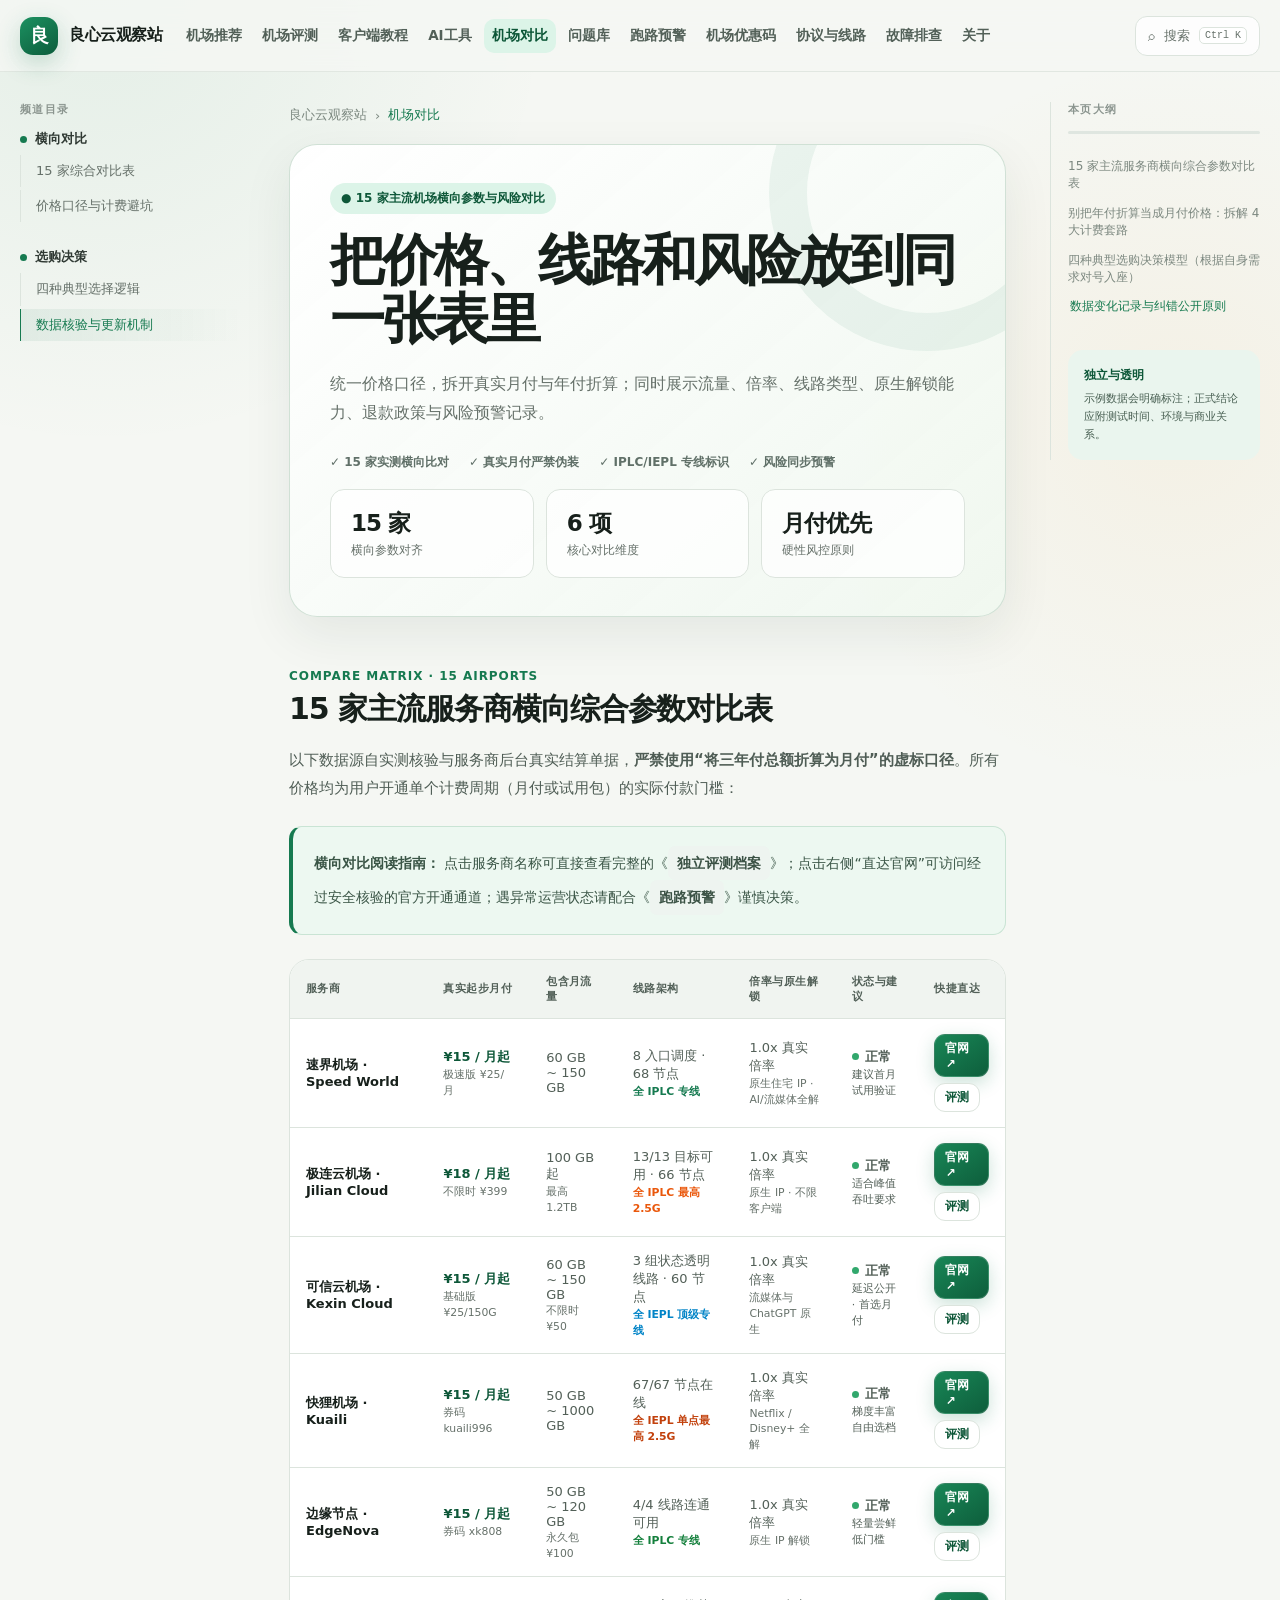
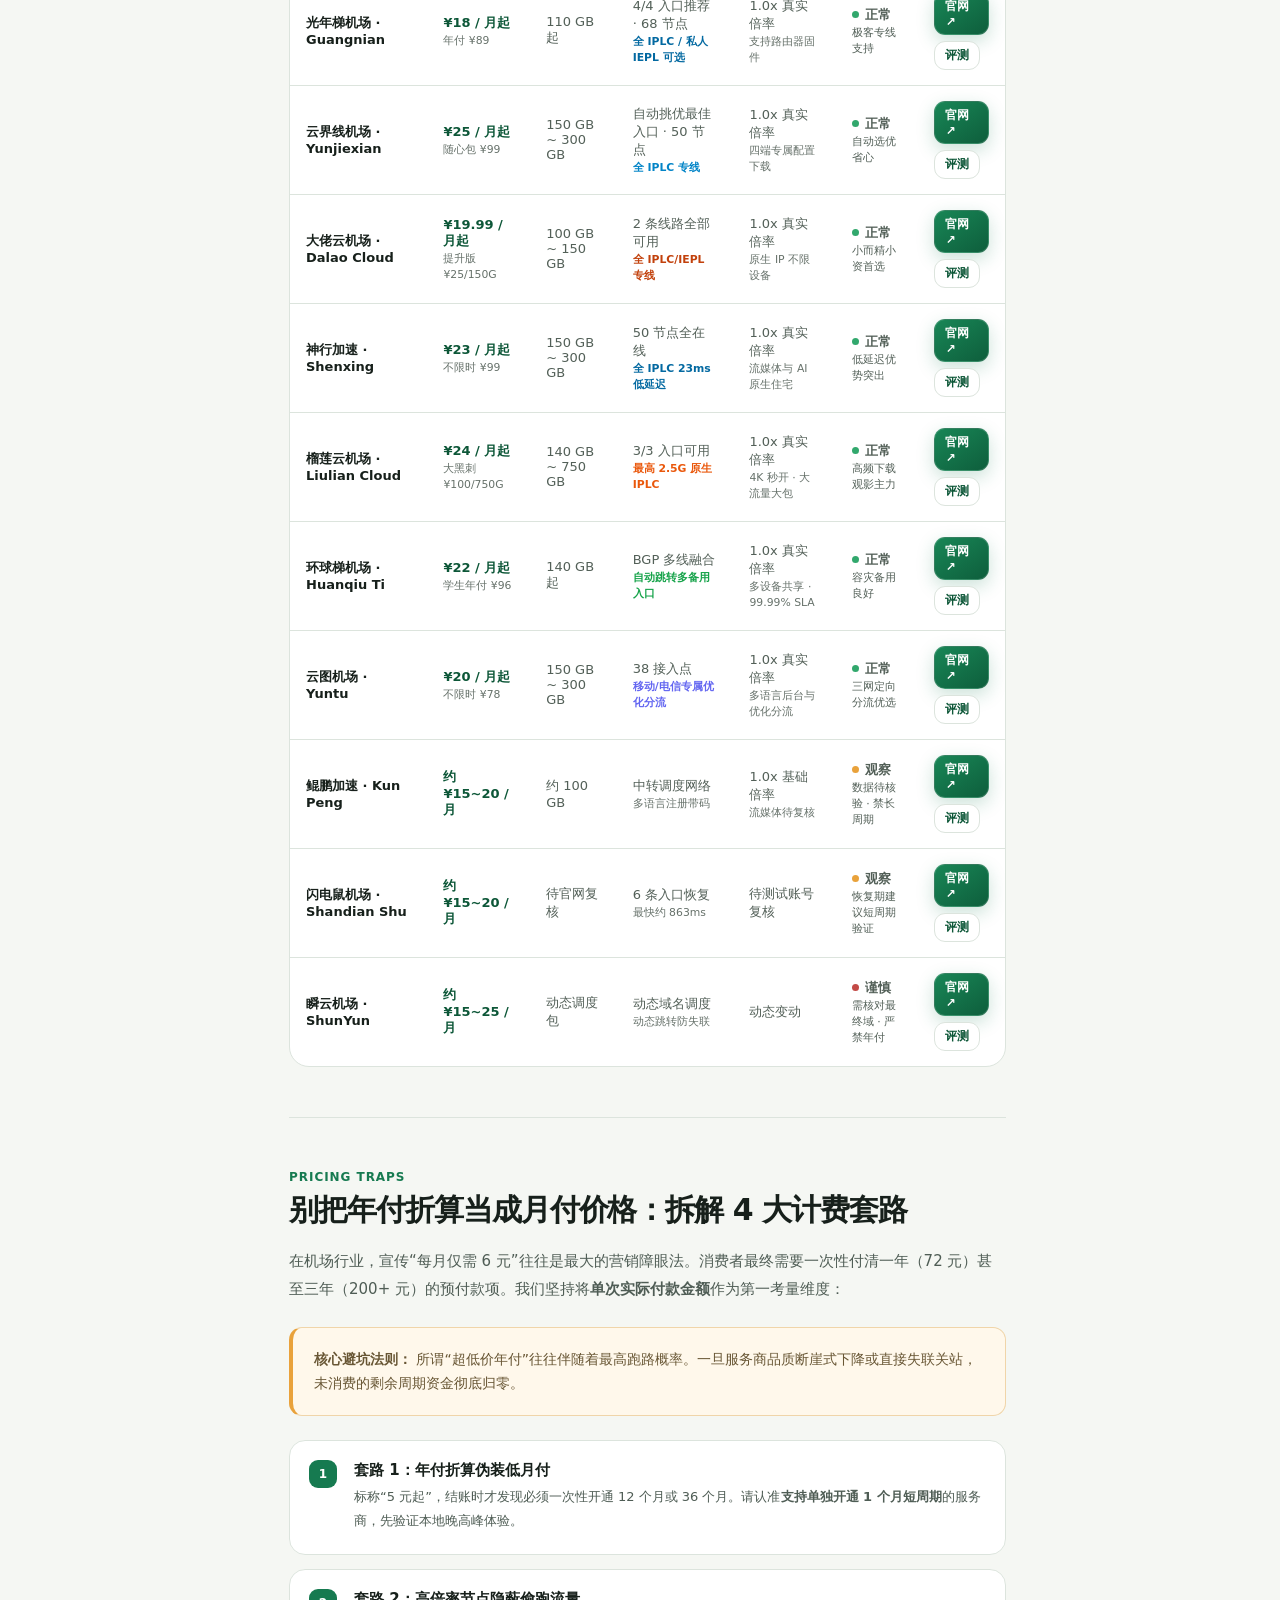
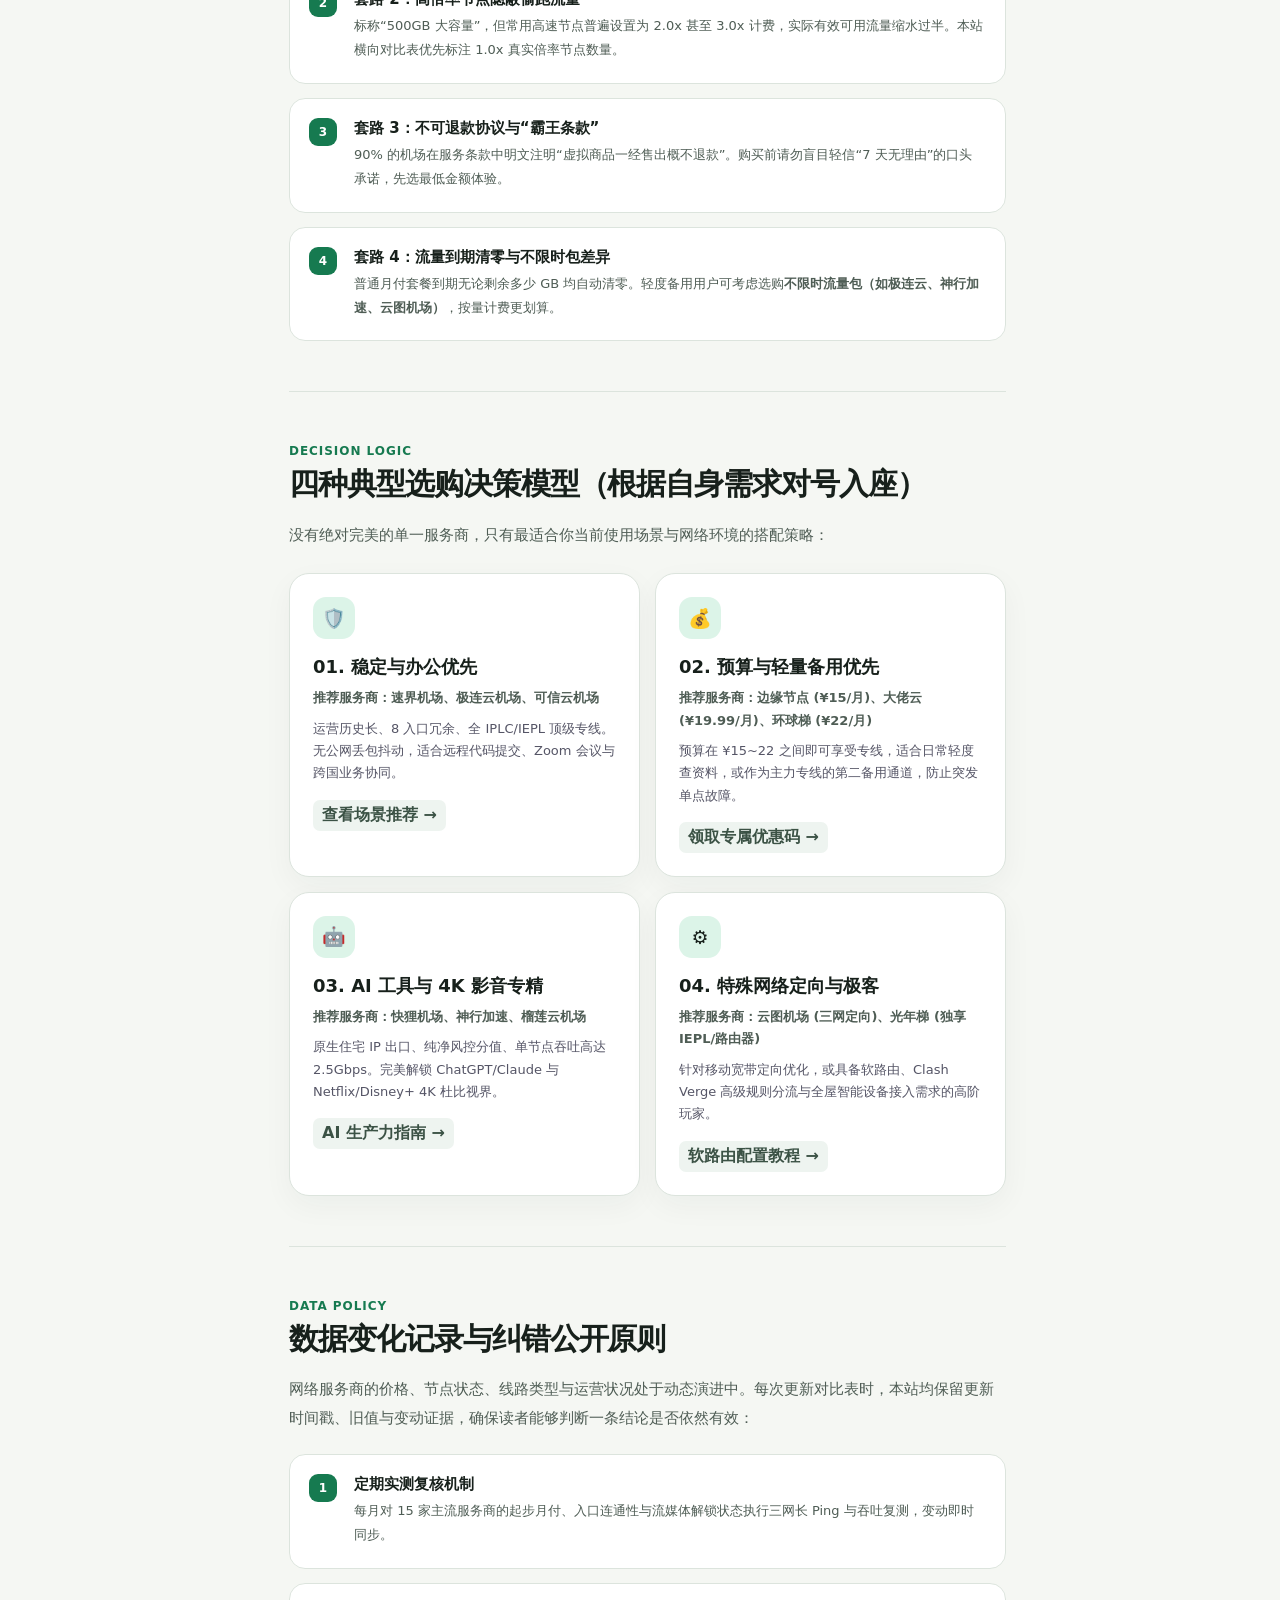
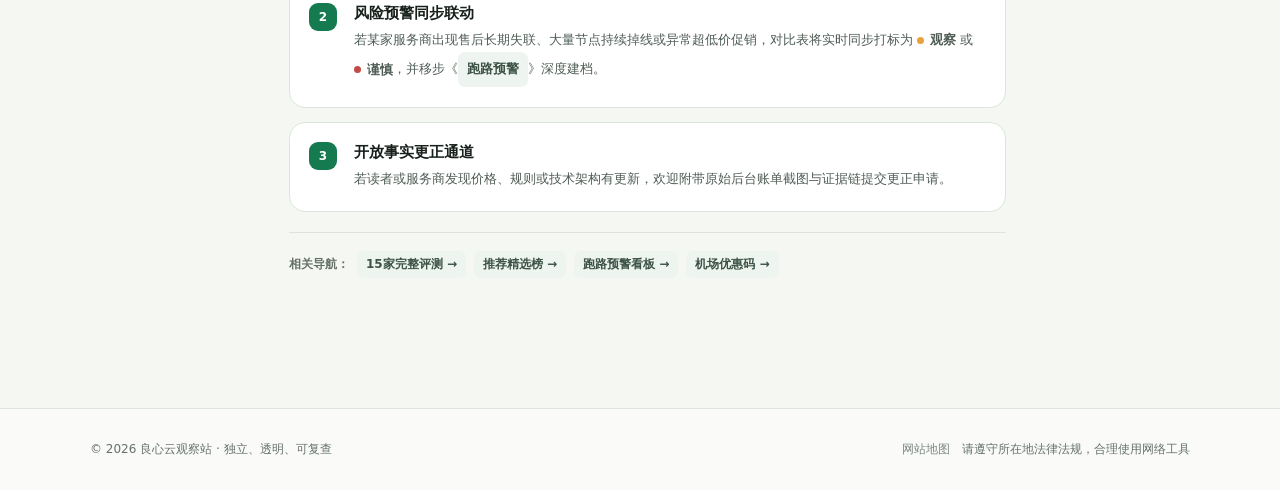
==== compare.html @ eb354bf6 "feat: complete website content, SEO, GEO, sitemap, robots, and reviews" ====
<!doctype html>
<html lang="zh-CN">
<head>
  <meta charset="UTF-8">
  <meta name="viewport" content="width=device-width, initial-scale=1.0">
  <title>15 家机场横向对比表 · 价格倍率与入口线路全指标 · 良心云观察站 (lxyjc.com)</title>
  <meta name="description" content="良心云观察站 (lxyjc.com) 汇总 15 家主流机场核心指标横向对比表。按真实月付门槛、起步流量、入口机房线路、1.0x 标准倍率节点占比与风控评级全面剖析，拒绝虚假年付与偷跑流量套路。">
  <meta name="keywords" content="机场对比, 机场价格表, 便宜机场, 机场倍率, 机场线路对比, 机场哪个好, 机场性价比, lxyjc.com">
  <meta name="theme-color" content="#f5f7f3">
  <meta name="robots" content="index, follow, max-snippet:-1, max-image-preview:large, max-video-preview:-1">

  <!-- Canonical & Alternate Links -->
  <link rel="canonical" href="https://lxyjc.com/compare.html">
  <link rel="alternate" hreflang="zh-CN" href="https://lxyjc.com/compare.html">
  <link rel="alternate" hreflang="x-default" href="https://lxyjc.com/compare.html">

  <!-- GEO & Regional Metadata -->
  <meta name="geo.region" content="CN">
  <meta name="geo.placename" content="China">
  <meta name="geo.position" content="35.86166;104.195397">
  <meta name="ICBM" content="35.86166, 104.195397">

  <!-- Open Graph -->
  <meta property="og:site_name" content="良心云观察站">
  <meta property="og:type" content="article">
  <meta property="og:url" content="https://lxyjc.com/compare.html">
  <meta property="og:title" content="15 家机场横向对比表 · 价格倍率与入口线路全指标 · 良心云观察站">
  <meta property="og:description" content="15 家主流机场真实月付价格、起步流量、入口线路与倍率横向深度对比。">
  <meta property="og:locale" content="zh_CN">

  <!-- Twitter Card -->
  <meta name="twitter:card" content="summary_large_image">
  <meta name="twitter:title" content="15 家机场横向对比表 · 价格倍率与入口线路全指标 · 良心云观察站">
  <meta name="twitter:description" content="15 家主流机场真实月付价格、起步流量、入口线路与倍率横向深度对比。">

  <!-- Schema.org Structured Data (GEO) -->
  <script type="application/ld+json">
  {
    "@context": "https://schema.org",
    "@type": "Table",
    "name": "15 家主流机场横向参数对比表",
    "url": "https://lxyjc.com/compare.html",
    "description": "系统对比 15 家主流网络节点服务商的价格门槛、流量规格、入口网络与安全评级。"
  }
  </script>

  <link rel="stylesheet" href="assets/styles.css">
</head>
<body data-page="compare">
  <header class="site-header">
    <div class="header-inner">
      <a class="brand" href="index.html" aria-label="返回首页"><span class="brand-mark">良</span><span class="brand-text">良心云观察站<small>Honest Cloud Index</small></span></a>
      <nav class="main-nav" id="main-nav" aria-label="主导航"></nav>
      <div class="header-actions">
        <button class="icon-button search-button" id="search-button" aria-label="搜索"><span>⌕</span><span>搜索</span><kbd>Ctrl K</kbd></button>
        <button class="menu-button" id="menu-button" aria-label="打开菜单">☰</button>
      </div>
    </div>
  </header>
  <div class="mobile-overlay" id="mobile-overlay"></div>
  <div class="page-shell">
    <aside class="left-sidebar" id="left-sidebar"></aside>
    <main class="main-content" id="main-content"></main>
    <aside class="right-sidebar"><div class="outline" id="outline"></div></aside>
  </div>
  <footer class="site-footer"><div class="footer-inner"><span>© <span id="year"></span> 良心云观察站 · 独立、透明、可复查</span><span>请遵守所在地法律法规，合理使用网络工具</span></div></footer>
  <div class="search-modal" id="search-modal" role="dialog" aria-modal="true" aria-label="搜索栏目"><div class="search-panel"><div class="search-field"><span>⌕</span><input id="search-input" type="search" placeholder="搜索栏目或主题…" autocomplete="off"></div><div class="search-results" id="search-results"></div></div></div>
  <script src="assets/content.js"></script>
  <script src="assets/app.js"></script>
</body>
</html>
---- assets/styles.css ----
:root {
  --bg: #f5f7f3;
  --surface: rgba(255, 255, 255, 0.92);
  --surface-solid: #ffffff;
  --surface-soft: #eef3eb;
  --text: #17201b;
  --muted: #66716a;
  --line: #dce4dd;
  --brand: #167a50;
  --brand-dark: #0d5738;
  --brand-soft: #dcf4e8;
  --accent: #e9a23b;
  --danger: #c34a46;
  --shadow: 0 18px 50px rgba(25, 54, 39, 0.08);
  --radius-xl: 28px;
  --radius-lg: 20px;
  --radius-md: 14px;
  --header-height: 72px;
}

* { box-sizing: border-box; }
html { scroll-behavior: smooth; scroll-padding-top: 100px; }
body {
  margin: 0;
  overflow-x: hidden;
  background:
    radial-gradient(circle at 8% 0%, rgba(33, 143, 91, 0.08), transparent 28rem),
    radial-gradient(circle at 92% 8%, rgba(233, 162, 59, 0.08), transparent 23rem),
    var(--bg);
  color: var(--text);
  font-family: "Inter", "SF Pro Display", "PingFang SC", "Microsoft YaHei", system-ui, sans-serif;
  -webkit-font-smoothing: antialiased;
}

body.menu-open { overflow: hidden; }
a { color: inherit; text-decoration: none; }
button, input { font: inherit; }

.site-header {
  position: sticky;
  top: 0;
  z-index: 50;
  height: var(--header-height);
  border-bottom: 1px solid rgba(220, 228, 221, 0.8);
  background: rgba(245, 247, 243, 0.84);
  backdrop-filter: blur(20px);
}

.header-inner {
  width: min(1500px, calc(100% - 40px));
  height: 100%;
  margin: 0 auto;
  display: flex;
  align-items: center;
  gap: 28px;
}

.brand {
  display: inline-flex;
  align-items: center;
  gap: 11px;
  flex: 0 0 auto;
  font-weight: 800;
  letter-spacing: -0.03em;
}

.brand-mark {
  width: 38px;
  height: 38px;
  display: grid;
  place-items: center;
  border-radius: 13px;
  color: white;
  background: linear-gradient(145deg, #1c9161, #0c5c3b);
  box-shadow: 0 8px 24px rgba(22, 122, 80, 0.24);
  font-size: 19px;
}

.brand-text small {
  display: block;
  margin-top: 1px;
  color: var(--muted);
  font-size: 10px;
  font-weight: 700;
  letter-spacing: 0.13em;
  text-transform: uppercase;
}

.main-nav {
  display: flex;
  align-items: center;
  gap: 4px;
  min-width: 0;
}

.nav-link {
  padding: 9px 10px;
  border-radius: 10px;
  color: #526058;
  font-size: 14px;
  font-weight: 650;
  white-space: nowrap;
  transition: 160ms ease;
}

.nav-link:hover { color: var(--brand); background: rgba(22, 122, 80, 0.06); }
.nav-link.active { color: var(--brand-dark); background: var(--brand-soft); }

.header-actions {
  display: flex;
  align-items: center;
  gap: 9px;
  margin-left: auto;
}

.icon-button, .menu-button {
  width: 40px;
  height: 40px;
  display: grid;
  place-items: center;
  border: 1px solid var(--line);
  border-radius: 12px;
  background: rgba(255,255,255,.72);
  color: var(--text);
  cursor: pointer;
}

.search-button {
  width: auto;
  grid-auto-flow: column;
  gap: 9px;
  padding: 0 12px;
  color: var(--muted);
  font-size: 13px;
}

.search-button kbd {
  padding: 2px 5px;
  border: 1px solid var(--line);
  border-radius: 5px;
  background: var(--surface-solid);
  font-size: 10px;
}

.menu-button { display: none; }

.page-shell {
  width: min(1500px, calc(100% - 40px));
  margin: 0 auto;
  display: grid;
  grid-template-columns: 225px minmax(0, 880px) 210px;
  justify-content: center;
  gap: 44px;
  padding: 30px 0 80px;
}

.page-shell > * { min-width: 0; }

.left-sidebar, .right-sidebar {
  position: sticky;
  top: 100px;
  align-self: start;
  max-height: calc(100vh - 124px);
  overflow: auto;
  scrollbar-width: thin;
}

.left-sidebar { padding-right: 2px; }
.side-label {
  margin: 0 0 13px;
  color: #8b958f;
  font-size: 11px;
  font-weight: 800;
  letter-spacing: .12em;
  text-transform: uppercase;
}

.side-group { margin-bottom: 26px; }
.side-group-title {
  display: flex;
  align-items: center;
  gap: 8px;
  margin: 0 0 7px;
  color: #303a34;
  font-size: 13px;
  font-weight: 760;
}

.side-dot { width: 7px; height: 7px; border-radius: 50%; background: var(--brand); }
.side-links { display: grid; gap: 3px; }
.side-link {
  display: block;
  padding: 7px 10px 7px 15px;
  border-left: 1px solid var(--line);
  color: var(--muted);
  font-size: 13px;
  line-height: 1.4;
  transition: 150ms ease;
}
.side-link:hover, .side-link.active { color: var(--brand); border-left-color: var(--brand); background: linear-gradient(90deg, rgba(22,122,80,.08), transparent); }

.main-content { min-width: 0; }
.breadcrumb {
  display: flex;
  align-items: center;
  gap: 8px;
  margin: 4px 0 20px;
  color: #7b877f;
  font-size: 13px;
}
.breadcrumb span:last-child { color: var(--brand); }

.hero {
  position: relative;
  overflow: hidden;
  padding: 38px 40px;
  border: 1px solid rgba(205, 222, 210, 0.9);
  border-radius: var(--radius-xl);
  background: linear-gradient(140deg, rgba(255,255,255,.98), rgba(239,247,239,.92));
  box-shadow: var(--shadow);
}

.hero::after {
  content: "";
  position: absolute;
  width: 240px;
  height: 240px;
  right: -80px;
  top: -110px;
  border: 38px solid rgba(22,122,80,.065);
  border-radius: 50%;
}

.eyebrow {
  display: inline-flex;
  align-items: center;
  gap: 8px;
  margin-bottom: 17px;
  padding: 7px 11px;
  border-radius: 999px;
  color: var(--brand-dark);
  background: var(--brand-soft);
  font-size: 12px;
  font-weight: 800;
}

.hero h1 {
  position: relative;
  z-index: 1;
  max-width: 720px;
  margin: 0;
  font-size: clamp(34px, 5vw, 55px);
  line-height: 1.08;
  letter-spacing: -0.055em;
}

.hero-description {
  position: relative;
  z-index: 1;
  max-width: 690px;
  margin: 19px 0 0;
  color: var(--muted);
  font-size: 16px;
  line-height: 1.85;
}

.hero-meta {
  display: flex;
  flex-wrap: wrap;
  gap: 20px;
  margin-top: 26px;
  color: #607068;
  font-size: 12px;
  font-weight: 650;
}
.hero-meta span { display: inline-flex; align-items: center; gap: 7px; }

.stat-grid {
  display: grid;
  grid-template-columns: repeat(3, 1fr);
  gap: 12px;
  margin-top: 18px;
}
.stat-card {
  padding: 18px 20px;
  border: 1px solid var(--line);
  border-radius: var(--radius-md);
  background: rgba(255,255,255,.75);
}
.stat-value { font-size: 23px; font-weight: 850; letter-spacing: -0.04em; }
.stat-label { margin-top: 3px; color: var(--muted); font-size: 12px; }

.article-section {
  padding-top: 52px;
  border-bottom: 1px solid var(--line);
  padding-bottom: 50px;
}
.article-section:last-child { border-bottom: 0; }
.section-kicker { color: var(--brand); font-size: 12px; font-weight: 800; letter-spacing: .08em; text-transform: uppercase; }
.article-section h2 {
  margin: 8px 0 18px;
  font-size: 30px;
  line-height: 1.22;
  letter-spacing: -0.035em;
}
.article-section h3 { margin: 30px 0 10px; font-size: 19px; }
.article-section p { margin: 0 0 16px; color: #4f5d55; font-size: 15px; line-height: 1.88; }
.article-section ul, .article-section ol { padding-left: 22px; color: #4f5d55; line-height: 1.85; }

.card-grid { display: grid; grid-template-columns: repeat(2, 1fr); gap: 15px; margin-top: 24px; }
.content-card {
  padding: 23px;
  border: 1px solid var(--line);
  border-radius: var(--radius-lg);
  background: var(--surface-solid);
  box-shadow: 0 10px 30px rgba(26, 55, 40, 0.045);
  display: flex;
  flex-direction: column;
  transition: transform 180ms ease, box-shadow 180ms ease, border-color 180ms ease;
}
.content-card:hover {
  transform: translateY(-2px);
  box-shadow: 0 14px 32px rgba(22, 122, 80, 0.08);
  border-color: rgba(22, 122, 80, 0.25);
}
.card-icon { width: 42px; height: 42px; display: grid; place-items: center; margin-bottom: 16px; border-radius: 13px; background: var(--brand-soft); font-size: 19px; }
.content-card h3 { margin: 0 0 8px; font-size: 18px; }
.content-card p { margin: 0; font-size: 13px; line-height: 1.72; }
.tag-row { display: flex; flex-wrap: wrap; gap: 7px; margin-top: 15px; }
.tag { padding: 5px 8px; border-radius: 7px; background: #f1f4f1; color: #67736c; font-size: 11px; font-weight: 700; }

.recommend-card {
  position: relative;
  display: flex;
  flex-direction: column;
  transition: transform 180ms ease, box-shadow 180ms ease, border-color 180ms ease;
}
.recommend-card:hover {
  transform: translateY(-3px);
  box-shadow: 0 16px 36px rgba(22, 122, 80, 0.1);
  border-color: rgba(22, 122, 80, 0.35);
}
.recommend-card.featured {
  border-color: rgba(22, 122, 80, 0.4);
  background: linear-gradient(145deg, #ffffff, #f3faf5);
}
.recommend-card h3 {
  padding-right: 110px;
  letter-spacing: -0.02em;
}
.rank-badge {
  position: absolute;
  right: 18px;
  top: 18px;
  padding: 4px 10px;
  border-radius: 999px;
  background: rgba(233, 162, 59, 0.12);
  color: #b45309;
  font-size: 11.5px;
  font-weight: 800;
  border: 1px solid rgba(233, 162, 59, 0.25);
  letter-spacing: 0.02em;
  white-space: nowrap;
}
.recommend-card.featured .rank-badge {
  background: rgba(22, 122, 80, 0.1);
  color: #15803d;
  border-color: rgba(22, 122, 80, 0.25);
}
.score {
  display: flex;
  align-items: baseline;
  gap: 8px;
  margin: 14px 0 6px;
  color: var(--brand-dark);
  font-size: 28px;
  font-weight: 900;
  letter-spacing: -0.03em;
}
.score small {
  color: var(--muted);
  font-size: 12.5px;
  font-weight: 650;
}
.recommend-card .tag-row {
  margin-top: 12px;
}
.recommend-card > div:last-child {
  margin-top: auto !important;
  padding-top: 14px;
}

.callout {
  margin: 24px 0;
  padding: 19px 21px;
  border: 1px solid #c9e4d4;
  border-left: 4px solid var(--brand);
  border-radius: 13px;
  background: #edf8f1;
  color: #3a5546;
  font-size: 14px;
  line-height: 1.75;
}
.callout.warning { border-color: #f0d5a9; border-left-color: var(--accent); background: #fff8eb; color: #685634; }
.callout.danger { border-color: #edc8c6; border-left-color: var(--danger); background: #fff3f2; color: #6d3f3d; }

.data-table-wrap { margin-top: 22px; overflow-x: auto; border: 1px solid var(--line); border-radius: var(--radius-lg); background: white; }
.data-table { width: 100%; border-collapse: collapse; font-size: 13px; }
.data-table th { padding: 14px 16px; text-align: left; color: #526058; background: #f0f4f0; font-size: 11px; letter-spacing: .04em; }
.data-table td { padding: 15px 16px; border-top: 1px solid var(--line); color: #536058; }
.data-table td:first-child { color: var(--text); font-weight: 750; }
.status { display: inline-flex; align-items: center; gap: 6px; font-weight: 750; }
.status::before { content: ""; width: 7px; height: 7px; border-radius: 50%; background: #32a86d; }
.status.watch::before { background: var(--accent); }
.status.risk::before { background: var(--danger); }

.coupon-code-pill {
  display: inline-flex;
  align-items: center;
  gap: 6px;
  padding: 4px 10px;
  border-radius: 8px;
  background: #f0fdf4;
  border: 1px dashed #16a34a;
  font-family: 'Space Grotesk', ui-monospace, monospace;
  font-size: 13px;
  font-weight: 750;
  color: #166534;
  cursor: pointer;
  transition: all 150ms ease;
}
.coupon-code-pill:hover {
  background: #dcfce7;
  border-color: #15803d;
  transform: translateY(-1px);
}
.discount-badge {
  display: inline-block;
  padding: 3px 8px;
  border-radius: 6px;
  font-size: 11.5px;
  font-weight: 800;
  background: #fff1dc;
  color: #b45309;
  border: 1px solid rgba(233,162,59,0.3);
  white-space: nowrap;
}
.discount-badge.green {
  background: #e8f7ee;
  color: #167a50;
  border-color: rgba(22,122,80,0.25);
}
.discount-badge.red {
  background: #ffe0de;
  color: #dc2626;
  border-color: rgba(220,38,38,0.25);
}
.btn-sm-action {
  display: inline-flex;
  align-items: center;
  gap: 4px;
  padding: 5px 11px;
  border-radius: 7px;
  font-size: 11.5px;
  font-weight: 700;
  text-decoration: none;
  transition: all 160ms ease;
  white-space: nowrap;
}

.steps { counter-reset: step; display: grid; gap: 14px; margin-top: 22px; }
.step { position: relative; padding: 20px 20px 20px 64px; border: 1px solid var(--line); border-radius: 16px; background: white; }
.step::before { counter-increment: step; content: counter(step); position: absolute; left: 19px; top: 19px; width: 28px; height: 28px; display: grid; place-items: center; border-radius: 9px; color: white; background: var(--brand); font-size: 12px; font-weight: 850; }
.step h3 { margin: 0 0 5px; font-size: 15px; }
.step p { margin: 0; font-size: 13px; }

.outline { padding-left: 17px; border-left: 1px solid var(--line); }
.outline-link { display: block; padding: 6px 0; color: #7b877f; font-size: 12px; line-height: 1.45; transition: 150ms ease; }
.outline-link:hover, .outline-link.active { color: var(--brand); transform: translateX(2px); }
.outline-link.sub { padding-left: 12px; }
.progress-track { height: 3px; margin: 14px 0 18px; border-radius: 4px; background: #dfe6e0; overflow: hidden; }
.progress-bar { width: 0; height: 100%; background: var(--brand); transition: width 80ms linear; }

.trust-card { margin-top: 28px; padding: 16px; border-radius: 15px; background: #eaf5ee; color: #496053; font-size: 11px; line-height: 1.65; }
.trust-card strong { display: block; margin-bottom: 4px; color: var(--brand-dark); font-size: 12px; }

.site-footer { border-top: 1px solid var(--line); background: rgba(255,255,255,.5); }
.footer-inner { width: min(1100px, calc(100% - 40px)); margin: 0 auto; padding: 32px 0; display: flex; justify-content: space-between; gap: 24px; color: var(--muted); font-size: 12px; }

.mobile-overlay { display: none; }
.search-modal { position: fixed; inset: 0; z-index: 100; display: none; place-items: start center; padding-top: 13vh; background: rgba(17,28,22,.42); backdrop-filter: blur(10px); }
.search-modal.open { display: grid; }
.search-panel { width: min(620px, calc(100% - 28px)); overflow: hidden; border: 1px solid rgba(255,255,255,.6); border-radius: 20px; background: white; box-shadow: 0 30px 80px rgba(12,37,24,.28); }
.search-field { display: flex; align-items: center; gap: 12px; padding: 18px; border-bottom: 1px solid var(--line); }
.search-field input { width: 100%; border: 0; outline: 0; font-size: 16px; }
.search-results { max-height: 370px; overflow: auto; padding: 9px; }
.search-result { display: block; padding: 13px 14px; border-radius: 11px; }
.search-result:hover { background: var(--surface-soft); }
.search-result strong { display: block; font-size: 14px; }
.search-result span { display: block; margin-top: 3px; color: var(--muted); font-size: 12px; }

/* Review Cards & Buttons */
.btn {
  display: inline-flex;
  align-items: center;
  justify-content: center;
  gap: 7px;
  padding: 10px 18px;
  border-radius: 11px;
  font-size: 13.5px;
  font-weight: 700;
  text-decoration: none;
  cursor: pointer;
  transition: all 180ms ease;
}
.btn-primary {
  color: #fff !important;
  background: linear-gradient(145deg, #188656, #0e5e3c);
  box-shadow: 0 6px 18px rgba(22, 122, 80, 0.22);
  border: 1px solid rgba(255, 255, 255, 0.15);
}
.btn-primary:hover {
  transform: translateY(-1px);
  box-shadow: 0 9px 24px rgba(22, 122, 80, 0.32);
}
.btn-outline {
  color: var(--brand-dark);
  background: var(--surface-solid);
  border: 1px solid var(--line);
}
.btn-outline:hover {
  border-color: var(--brand);
  background: var(--brand-soft);
  color: var(--brand-dark);
}
.review-header-card {
  padding: 24px;
  border: 1px solid var(--line);
  border-radius: var(--radius-lg);
  background: linear-gradient(135deg, #ffffff, #f7faf7);
  box-shadow: 0 10px 30px rgba(26, 55, 40, 0.04);
  margin-bottom: 24px;
}
.review-top-meta {
  display: flex;
  align-items: center;
  justify-content: space-between;
  flex-wrap: wrap;
  gap: 12px;
  margin-bottom: 16px;
  padding-bottom: 14px;
  border-bottom: 1px dashed var(--line);
}
.review-brand-badge {
  display: inline-flex;
  align-items: center;
  gap: 12px;
}
.review-avatar {
  width: 40px;
  height: 40px;
  display: grid;
  place-items: center;
  border-radius: 12px;
  color: #fff;
  font-weight: 850;
  font-size: 17px;
  box-shadow: 0 4px 12px rgba(0,0,0,.08);
}
.avatar-violet { background: linear-gradient(135deg, #6366f1, #4f46e5); }
.avatar-blue { background: linear-gradient(135deg, #0284c7, #0369a1); }
.avatar-coral { background: linear-gradient(135deg, #ea580c, #c2410c); }
.avatar-green { background: linear-gradient(135deg, #16a34a, #15803d); }
.review-brand-titles h3 {
  margin: 0;
  font-size: 18px;
  letter-spacing: -0.02em;
}
.review-brand-titles small {
  display: block;
  color: var(--muted);
  font-size: 11px;
  font-weight: 600;
  text-transform: uppercase;
  letter-spacing: 0.05em;
}
.review-verified-tag {
  display: inline-flex;
  align-items: center;
  gap: 6px;
  padding: 4px 11px;
  border-radius: 999px;
  font-size: 11.5px;
  font-weight: 700;
  color: var(--brand-dark);
  background: var(--brand-soft);
}
.metric-chips {
  display: flex;
  flex-wrap: wrap;
  gap: 8px;
  margin: 14px 0 16px;
}
.metric-chip {
  display: inline-flex;
  align-items: center;
  gap: 6px;
  padding: 6px 12px;
  border-radius: 9px;
  background: #f0f5f1;
  color: #2b4334;
  font-size: 12.5px;
  font-weight: 700;
  border: 1px solid rgba(22, 122, 80, 0.14);
}
.price-pill-list {
  display: grid;
  grid-template-columns: repeat(auto-fit, minmax(210px, 1fr));
  gap: 9px;
  margin: 16px 0;
}
.price-pill-item {
  padding: 11px 14px;
  border-radius: 11px;
  background: #ffffff;
  border: 1px solid var(--line);
  font-size: 12.5px;
  color: #405047;
}
.price-pill-item strong {
  display: block;
  color: var(--brand-dark);
  font-size: 13.5px;
  margin-bottom: 3px;
}
.topology-chain {
  display: flex;
  align-items: center;
  flex-wrap: wrap;
  gap: 7px;
  margin: 14px 0 18px;
  padding: 13px 16px;
  border-radius: 12px;
  background: #f3f8f5;
  border: 1px solid #dce8e0;
  font-size: 12px;
}
.topology-node {
  display: inline-flex;
  align-items: center;
  gap: 6px;
  padding: 5px 10px;
  background: #fff;
  border-radius: 7px;
  border: 1px solid #dce4dd;
  font-weight: 700;
  color: #2b3d33;
}
.topology-arrow {
  color: #8fa095;
  font-weight: 800;
}
.review-actions-bar {
  display: flex;
  align-items: center;
  justify-content: space-between;
  flex-wrap: wrap;
  gap: 14px;
  margin-top: 22px;
  padding-top: 18px;
  border-top: 1px solid var(--line);
}
.internal-links-row {
  display: flex;
  align-items: center;
  flex-wrap: wrap;
  gap: 8px;
  font-size: 12px;
}
.internal-links-label {
  color: var(--muted);
  font-size: 12px;
  font-weight: 700;
}
.internal-link {
  display: inline-flex;
  align-items: center;
  gap: 4px;
  padding: 5px 9px;
  border-radius: 7px;
  background: #eef4f0;
  color: #3b5245;
  font-weight: 650;
  text-decoration: none;
  transition: 150ms ease;
}
.internal-link:hover {
  background: var(--brand-soft);
  color: var(--brand-dark);
}
.quick-directory-grid {
  display: grid;
  grid-template-columns: repeat(auto-fill, minmax(260px, 1fr));
  gap: 12px;
  margin-top: 20px;
}
.quick-dir-card {
  display: flex;
  align-items: center;
  gap: 12px;
  padding: 14px 16px;
  border-radius: 14px;
  background: #fff;
  border: 1px solid var(--line);
  box-shadow: 0 4px 12px rgba(22, 122, 80, 0.03);
  text-decoration: none;
  transition: all 180ms ease;
}
.quick-dir-card:hover {
  transform: translateY(-2px);
  border-color: var(--brand);
  box-shadow: 0 8px 20px rgba(22, 122, 80, 0.1);
}
.quick-dir-card .avatar {
  width: 36px;
  height: 36px;
  flex-shrink: 0;
  display: grid;
  place-items: center;
  border-radius: 10px;
  color: #fff;
  font-weight: 850;
  font-size: 15px;
}
.quick-dir-info {
  flex: 1;
  min-width: 0;
}
.quick-dir-info h4 {
  margin: 0 0 2px;
  font-size: 14px;
  color: var(--text);
  white-space: nowrap;
  overflow: hidden;
  text-overflow: ellipsis;
}
.quick-dir-info span {
  display: block;
  font-size: 11.5px;
  color: var(--muted);
  white-space: nowrap;
  overflow: hidden;
  text-overflow: ellipsis;
}
.quick-dir-jump {
  color: var(--brand);
  font-size: 13px;
  font-weight: 800;
}
@media (max-width: 1400px) {
  .header-inner { gap: 16px; }
  .brand-text small { display: none; }
  .nav-link { padding: 8px 8px; font-size: 13.5px; }
}

@media (max-width: 1250px) {
  .header-inner { gap: 12px; }
  .main-nav { gap: 2px; }
  .nav-link { padding: 7px 6px; font-size: 13px; }
  .page-shell { grid-template-columns: 205px minmax(0, 820px); gap: 30px; }
  .right-sidebar { display: none; }
}

@media (max-width: 1120px) {
  :root { --header-height: 64px; }
  .main-nav { position: fixed; inset: var(--header-height) 0 0 auto; z-index: 80; width: min(360px, 88vw); display: block; padding: 20px; background: white; transform: translateX(105%); transition: transform 220ms ease; box-shadow: -20px 0 60px rgba(16,45,29,.16); }
  .menu-open .main-nav { transform: translateX(0); }
  .nav-link { display: block; margin-bottom: 4px; padding: 13px 14px; font-size: 15px; }
  .menu-button { display: grid; }
  .mobile-overlay { position: fixed; inset: var(--header-height) 0 0; z-index: 70; background: rgba(19,32,25,.28); }
  .menu-open .mobile-overlay { display: block; }
  .page-shell { grid-template-columns: 1fr; width: min(850px, calc(100% - 32px)); }
  .left-sidebar { position: static; width: 100%; min-width: 0; display: flex; gap: 12px; overflow-x: auto; max-height: none; padding-bottom: 6px; }
  .side-group { min-width: 220px; margin-bottom: 0; padding: 14px; border: 1px solid var(--line); border-radius: 14px; background: rgba(255,255,255,.7); }
  .side-link { border-left: 0; padding: 6px 2px; }
  .side-label { display: none; }
}

@media (max-width: 680px) {
  .header-inner, .page-shell, .footer-inner { width: calc(100% - 24px); }
  .search-button span:nth-of-type(2), .search-button kbd { display: none; }
  .hero { padding: 29px 23px; border-radius: 22px; }
  .hero h1 { font-size: 37px; }
  .hero-description { font-size: 14px; }
  .hero-meta { gap: 10px 18px; }
  .stat-grid, .card-grid { grid-template-columns: 1fr; }
  .article-section { padding-top: 38px; padding-bottom: 38px; }
  .article-section h2 { font-size: 25px; }
  .footer-inner { display: block; line-height: 1.8; }
}
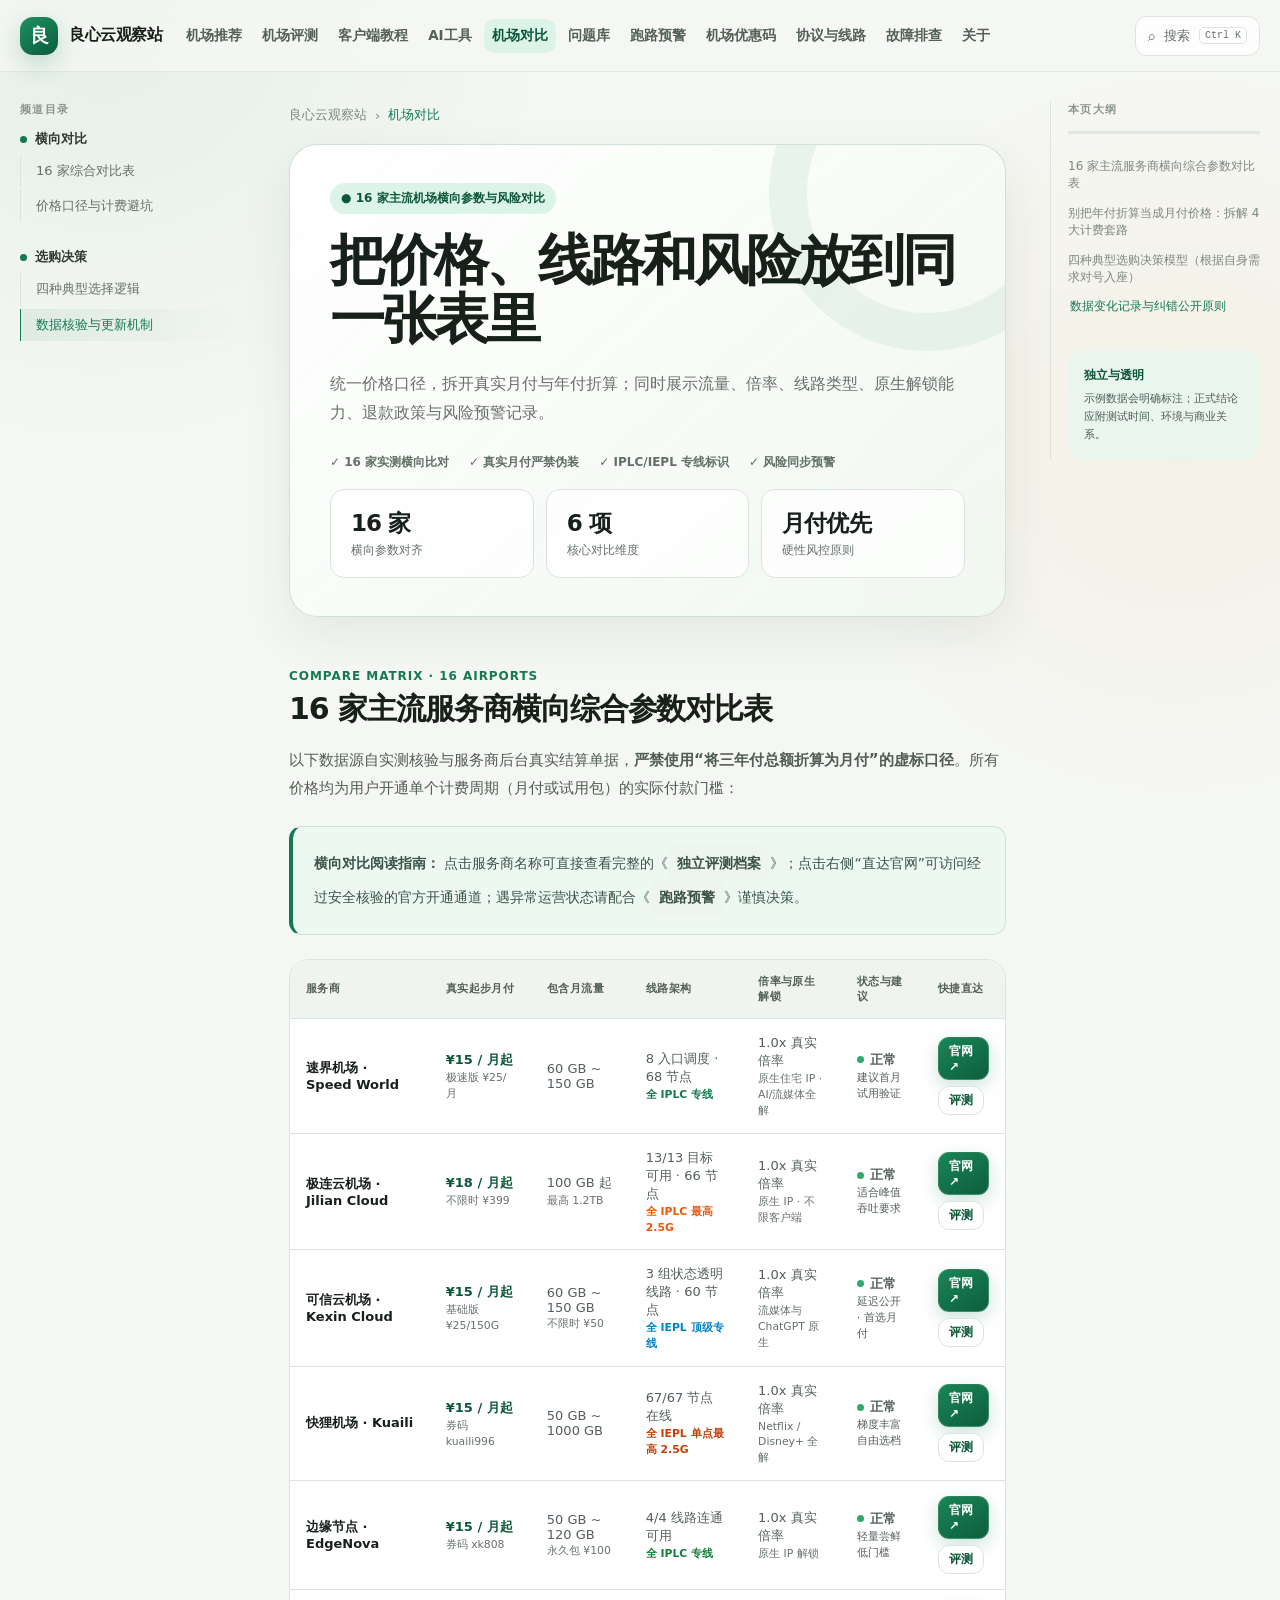
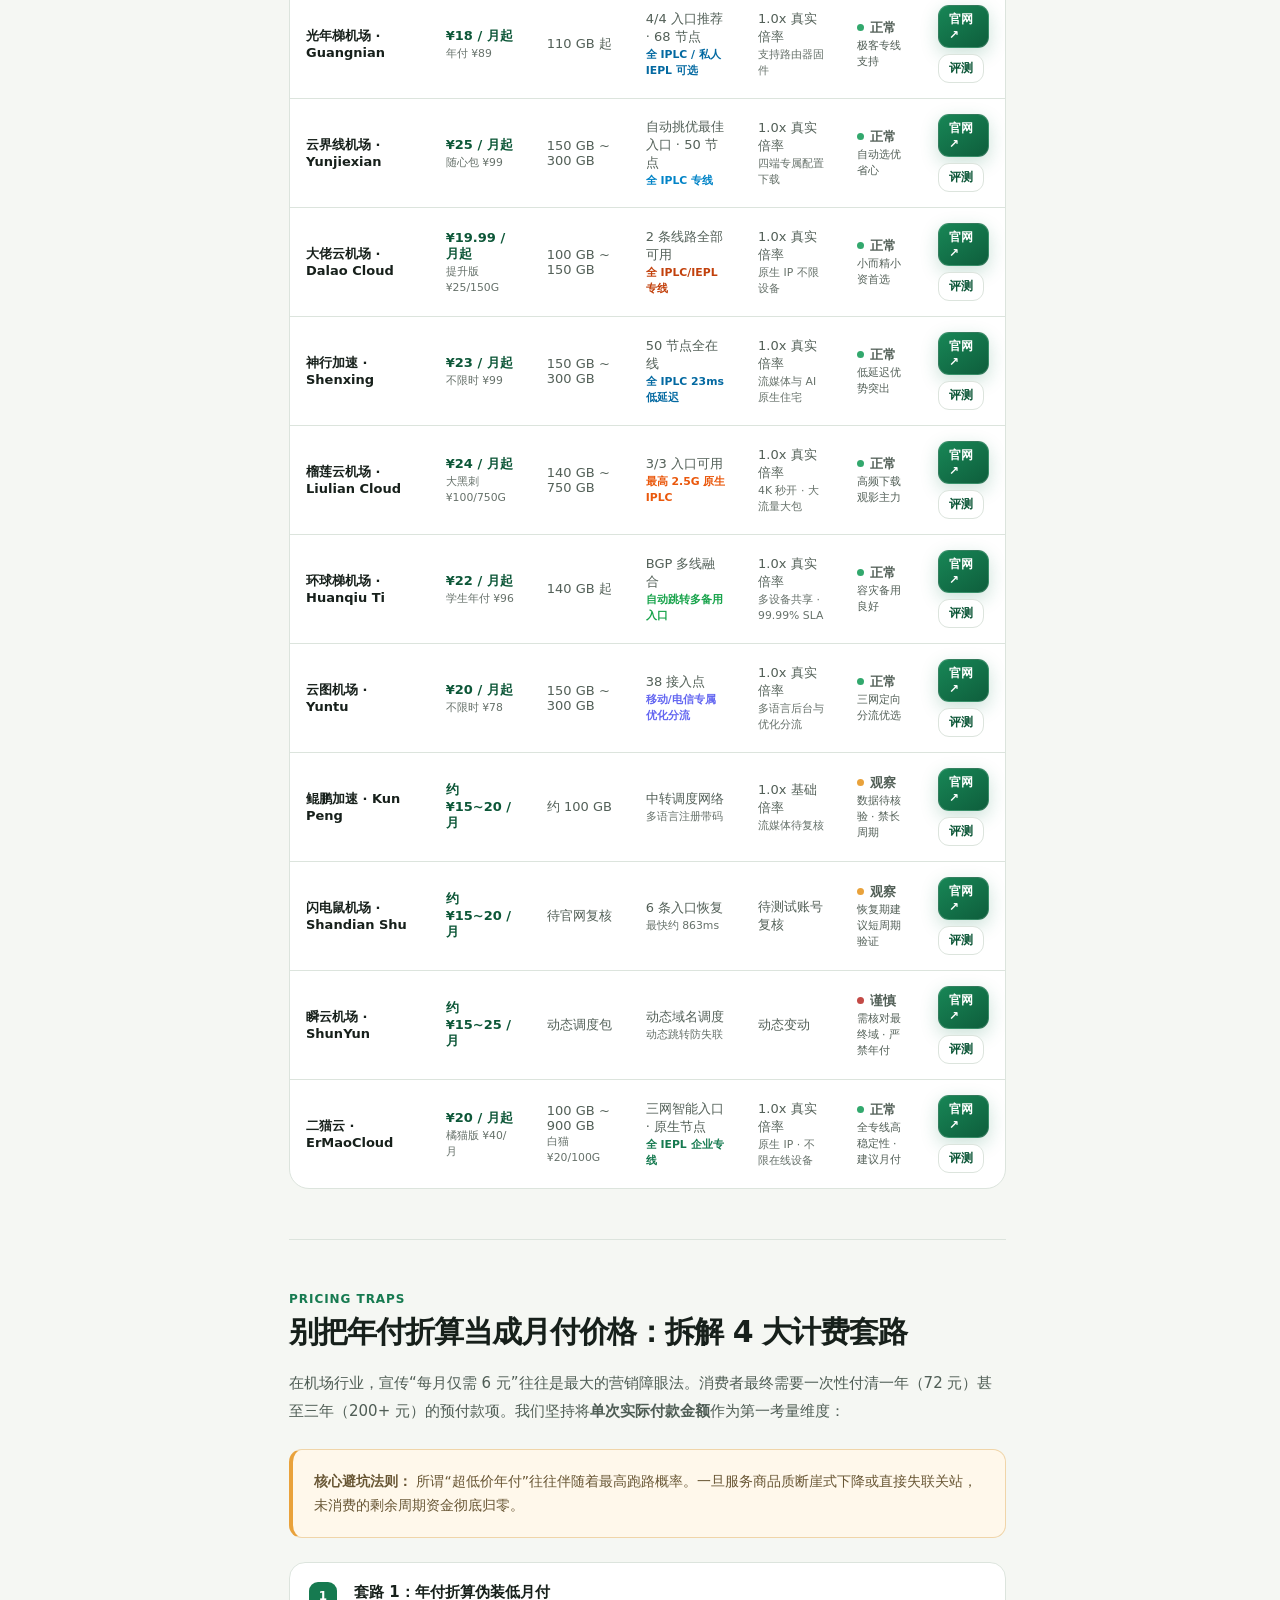
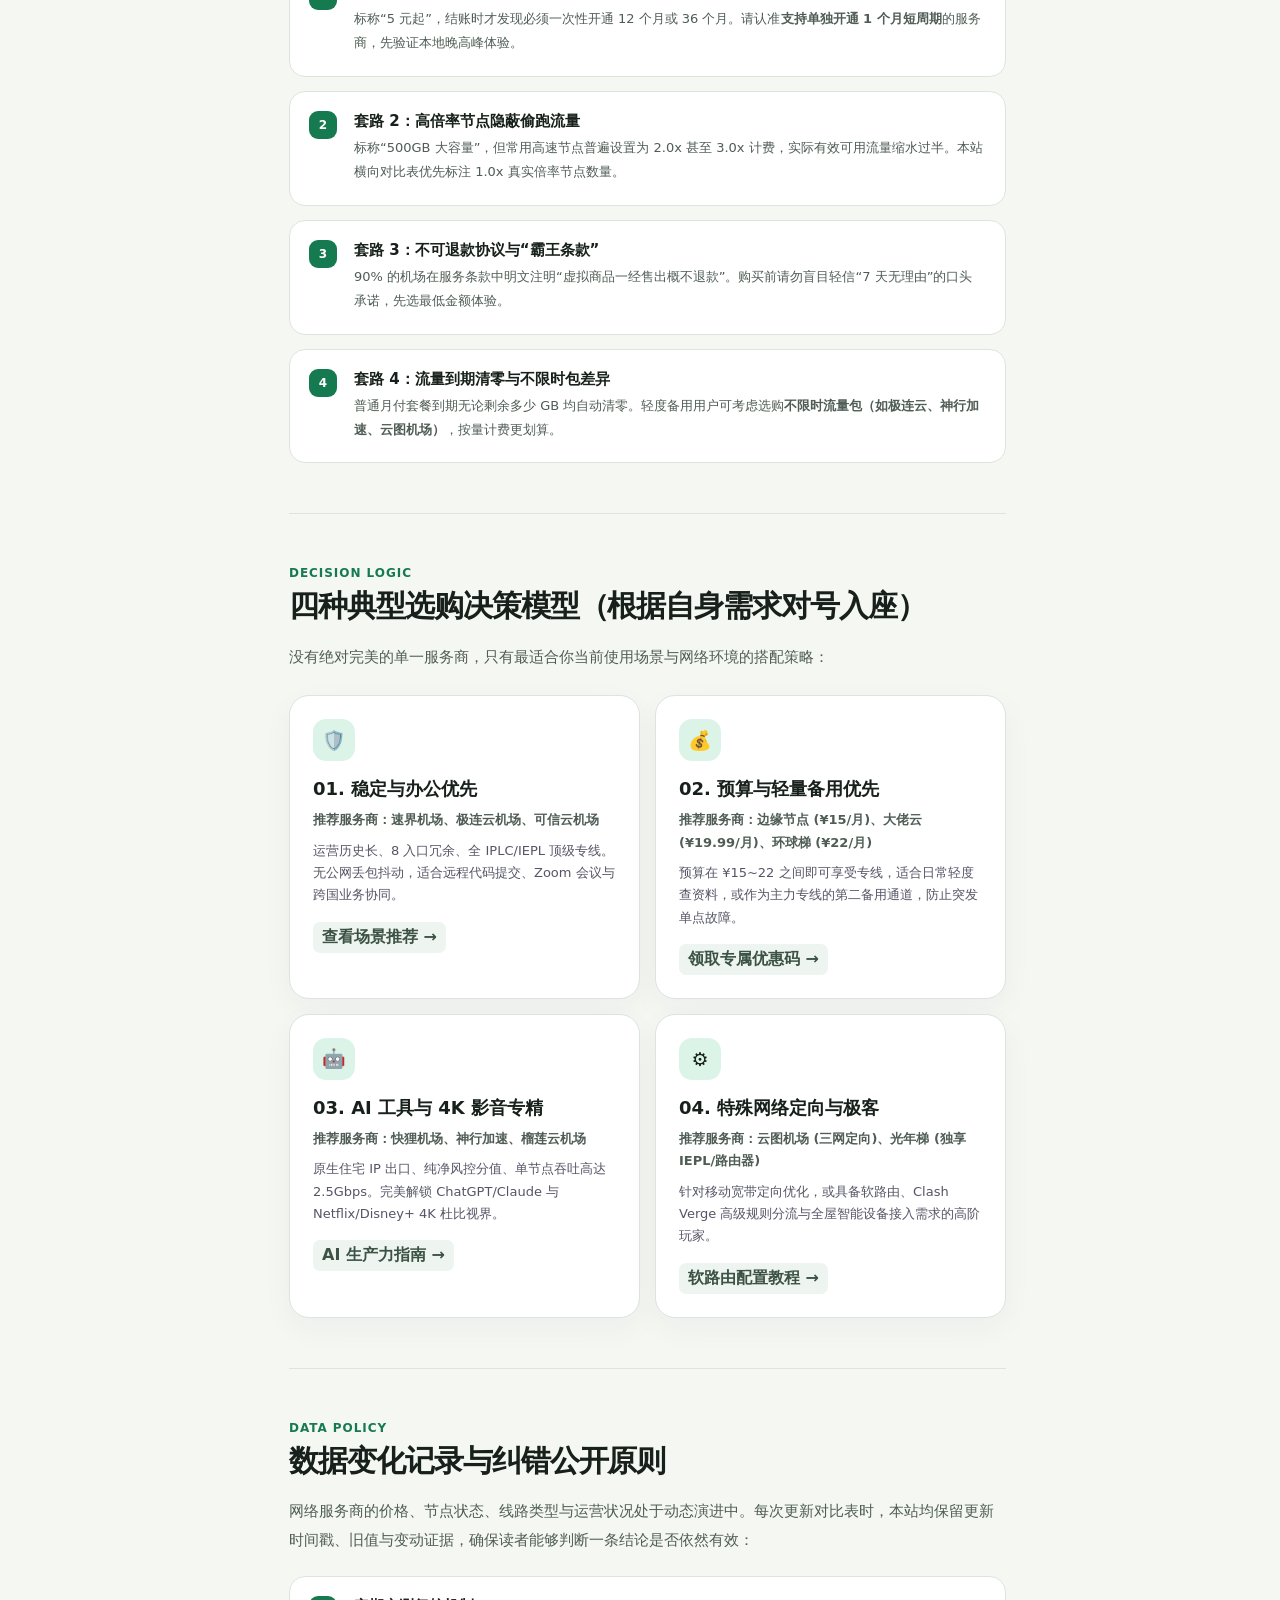
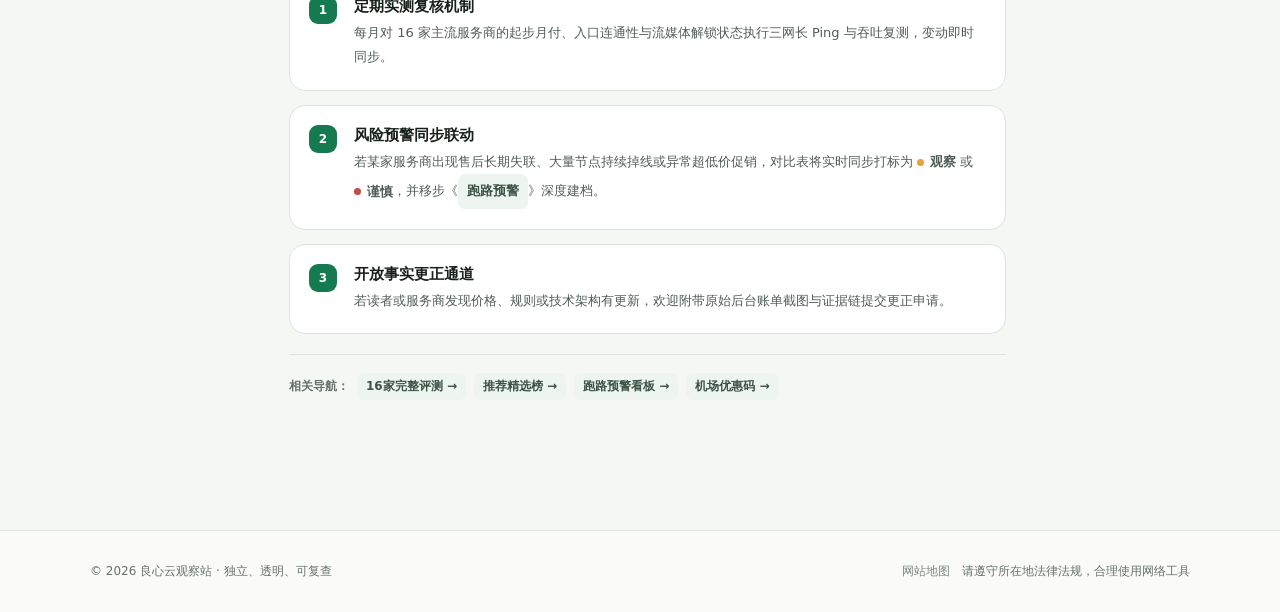
==== commit 3a29521e: "feat: add Ermao Cloud (二猫云) review, recommendation, comparison, and coupon entries" ====
--- a/compare.html
+++ b/compare.html
@@ -3,8 +3,8 @@
 <head>
   <meta charset="UTF-8">
   <meta name="viewport" content="width=device-width, initial-scale=1.0">
-  <title>15 家机场横向对比表 · 价格倍率与入口线路全指标 · 良心云观察站 (lxyjc.com)</title>
-  <meta name="description" content="良心云观察站 (lxyjc.com) 汇总 15 家主流机场核心指标横向对比表。按真实月付门槛、起步流量、入口机房线路、1.0x 标准倍率节点占比与风控评级全面剖析，拒绝虚假年付与偷跑流量套路。">
+  <title>16 家机场横向对比表 · 价格倍率与入口线路全指标 · 良心云观察站 (lxyjc.com)</title>
+  <meta name="description" content="良心云观察站 (lxyjc.com) 汇总 16 家主流机场核心指标横向对比表。按真实月付门槛、起步流量、入口机房线路、1.0x 标准倍率节点占比与风控评级全面剖析，拒绝虚假年付与偷跑流量套路。">
   <meta name="keywords" content="机场对比, 机场价格表, 便宜机场, 机场倍率, 机场线路对比, 机场哪个好, 机场性价比, lxyjc.com">
   <meta name="theme-color" content="#f5f7f3">
   <meta name="robots" content="index, follow, max-snippet:-1, max-image-preview:large, max-video-preview:-1">
@@ -24,23 +24,23 @@
   <meta property="og:site_name" content="良心云观察站">
   <meta property="og:type" content="article">
   <meta property="og:url" content="https://lxyjc.com/compare.html">
-  <meta property="og:title" content="15 家机场横向对比表 · 价格倍率与入口线路全指标 · 良心云观察站">
-  <meta property="og:description" content="15 家主流机场真实月付价格、起步流量、入口线路与倍率横向深度对比。">
+  <meta property="og:title" content="16 家机场横向对比表 · 价格倍率与入口线路全指标 · 良心云观察站">
+  <meta property="og:description" content="16 家主流机场真实月付价格、起步流量、入口线路与倍率横向深度对比。">
   <meta property="og:locale" content="zh_CN">
 
   <!-- Twitter Card -->
   <meta name="twitter:card" content="summary_large_image">
-  <meta name="twitter:title" content="15 家机场横向对比表 · 价格倍率与入口线路全指标 · 良心云观察站">
-  <meta name="twitter:description" content="15 家主流机场真实月付价格、起步流量、入口线路与倍率横向深度对比。">
+  <meta name="twitter:title" content="16 家机场横向对比表 · 价格倍率与入口线路全指标 · 良心云观察站">
+  <meta name="twitter:description" content="16 家主流机场真实月付价格、起步流量、入口线路与倍率横向深度对比。">
 
   <!-- Schema.org Structured Data (GEO) -->
   <script type="application/ld+json">
   {
     "@context": "https://schema.org",
     "@type": "Table",
-    "name": "15 家主流机场横向参数对比表",
+    "name": "16 家主流机场横向参数对比表",
     "url": "https://lxyjc.com/compare.html",
-    "description": "系统对比 15 家主流网络节点服务商的价格门槛、流量规格、入口网络与安全评级。"
+    "description": "系统对比 16 家主流网络节点服务商的价格门槛、流量规格、入口网络与安全评级。"
   }
   </script>
 
